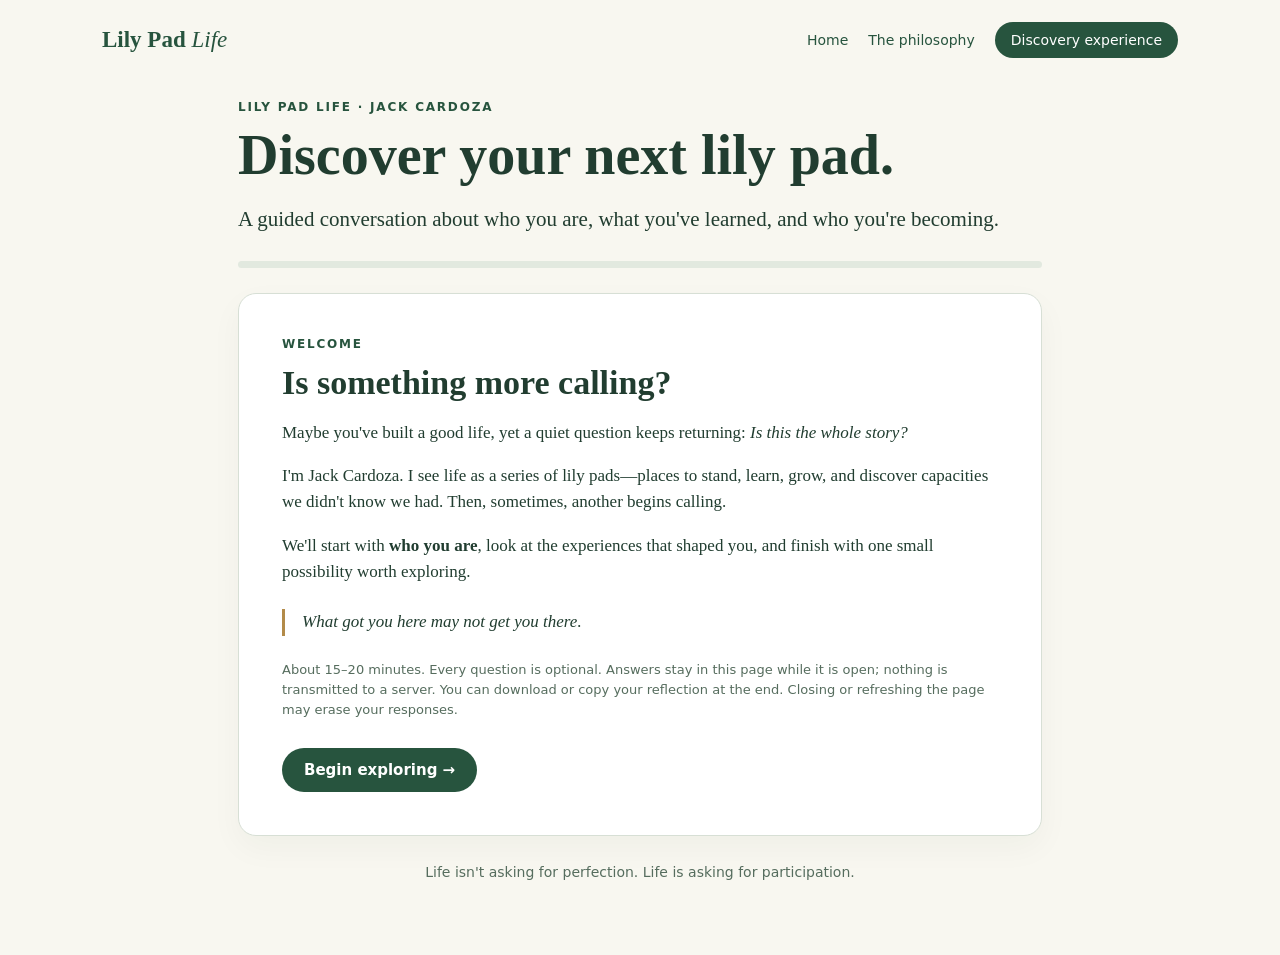
==== discovery.html @ d8ed2a71 "Add files via upload" ====
<!DOCTYPE html>
<html lang="en"><head><meta charset="utf-8"/><meta content="width=device-width,initial-scale=1" name="viewport"/><title>Your Discovery Experience | Lily Pad Life</title><style>
:root{--green:#27543e;--ink:#213d30;--muted:#566d5e;--bg:#f8f7f0;--border:#d7dfd5;--gold:#b38b49}*{box-sizing:border-box}body{margin:0;background:var(--bg);color:var(--ink);font:17px/1.55 Georgia,serif}main{max-width:840px;margin:0 auto;padding:32px 18px 75px}.eyebrow{font:700 12px system-ui;letter-spacing:.15em;text-transform:uppercase;color:var(--green)}h1{font-size:clamp(34px,6vw,56px);line-height:1.13;margin:10px 0 16px}h2{font-size:clamp(26px,4vw,34px);line-height:1.2;margin:12px 0 16px}h3{font-size:22px;margin:28px 0 8px}p{margin:10px 0 17px}.lead{font-size:21px}.card{background:white;border:1px solid var(--border);border-radius:18px;padding:clamp(20px,5vw,43px);box-shadow:0 12px 32px #15351d0a}.step{display:none}.step.active{display:block}.progress{height:7px;background:#e2e9df;border-radius:30px;overflow:hidden;margin:25px 0}.progress>div{height:100%;background:var(--green);transition:width .2s}.question{margin:26px 0}label.legend{display:block;font-weight:bold;margin-bottom:10px}.hint{color:var(--muted);font:14px/1.5 system-ui}.choice{display:flex;align-items:flex-start;gap:11px;margin:8px 0;padding:13px;border:1px solid var(--border);border-radius:12px;font:15px/1.45 system-ui;cursor:pointer}.choice:has(input:checked){background:#edf5ed;border-color:var(--green)}input[type=radio]{accent-color:var(--green);margin-top:3px}textarea{width:100%;min-height:95px;border:1px solid #9bb3a0;border-radius:11px;padding:13px;font:16px/1.5 system-ui;resize:vertical}textarea:focus,input:focus-visible,button:focus-visible{outline:3px solid #d5e8d5}input[type=range]{width:100%;accent-color:var(--green)}.scale{display:flex;justify-content:space-between;gap:12px;color:var(--muted);font:13px/1.4 system-ui}.scale b{color:var(--green)}button,.cta{background:var(--green);color:white;border:0;border-radius:30px;padding:13px 22px;font:600 15px system-ui;cursor:pointer;text-decoration:none;display:inline-block}button.secondary{background:white;color:var(--ink);border:1px solid #94a99a}.nav{display:flex;gap:10px;flex-wrap:wrap;margin-top:28px}.quote{border-left:3px solid var(--gold);padding-left:17px;font-style:italic;margin:24px 0}.result{background:#f6f9f5;border:1px solid var(--border);border-radius:13px;padding:22px;white-space:pre-wrap;font:15px/1.75 system-ui}.small{font:13px/1.55 system-ui;color:var(--muted)}footer{text-align:center;margin-top:28px;color:var(--muted);font:14px system-ui} .summary{background:#f3f7f0;border-radius:12px;padding:16px 18px;margin:22px 0}
</style><style>
.site-nav{max-width:1120px;margin:auto;padding:22px 22px 10px;display:flex;align-items:center;justify-content:space-between;gap:18px;font:14px system-ui}.site-nav>div{display:flex;align-items:center;gap:20px;flex-wrap:wrap}.site-nav a{text-decoration:none;color:#27543e}.site-nav .wordmark{font:700 23px Georgia,serif}.site-nav .wordmark em{font-weight:400}.site-nav .nav-pill{background:#27543e;color:white;padding:10px 16px;border-radius:30px}.insights{background:#fffaf0;border:1px solid #e8d8b9;padding:20px 22px;border-radius:14px;margin:20px 0;font:16px/1.6 system-ui}.insights h3{margin:0 0 12px;font:700 21px Georgia,serif}.insights p{margin:8px 0 14px}.insights strong{color:#27543e}@media(max-width:620px){.site-nav{align-items:flex-start;flex-direction:column}.site-nav>div{gap:13px}.site-nav .nav-pill{padding:7px 12px}}
</style></head><body><nav aria-label="Main navigation" class="site-nav"><a class="wordmark" href="index.html">Lily Pad <em>Life</em></a><div><a href="index.html">Home</a><a href="about.html">The philosophy</a><a class="nav-pill" href="discovery.html">Discovery experience</a></div></nav><main><div class="eyebrow">Lily Pad Life · Jack Cardoza</div><h1>Discover your next lily pad.</h1><p class="lead">A guided conversation about who you are, what you've learned, and who you're becoming.</p><div aria-label="Journey progress" class="progress"><div id="bar"></div></div><div class="card">
<section class="step active" data-step="0"><div class="eyebrow">Welcome</div><h2>Is something more calling?</h2><p>Maybe you've built a good life, yet a quiet question keeps returning: <em>Is this the whole story?</em></p><p>I'm Jack Cardoza. I see life as a series of lily pads—places to stand, learn, grow, and discover capacities we didn't know we had. Then, sometimes, another begins calling.</p><p>We'll start with <strong>who you are</strong>, look at the experiences that shaped you, and finish with one small possibility worth exploring.</p><div class="quote">What got you here may not get you there.</div><p class="small">About 15–20 minutes. Every question is optional. Answers stay in this page while it is open; nothing is transmitted to a server. You can download or copy your reflection at the end. Closing or refreshing the page may erase your responses.</p></section>
<section class="step" data-step="1"><div class="eyebrow">Chapter 1 of 7 · Identity</div><h2>Who are you, beyond your titles?</h2><p>Before the marketplace tells you what you should become, let's listen to what you already know about yourself.</p><div class="question"><label class="legend" for="identity">When do you feel most like yourself?</label><textarea id="identity" placeholder="Think of people, places, activities, or moments…"></textarea></div><div class="question"><label class="legend" for="values">What matters most to you? What values are truly yours?</label><textarea id="values" placeholder="Freedom, creativity, family, adventure, contribution…"></textarea></div></section>
<section class="step" data-step="2"><div class="eyebrow">Chapter 2 of 7 · Friction</div><h2>Where does life or work no longer fit?</h2><p>Friction can be information. It doesn't always mean you must leave; sometimes it reveals what needs to change.</p><div class="question"><div class="legend">Which feels closest to your current work or primary daily role?</div><div id="frictionOptions"></div></div><div class="question"><label class="legend" for="authentic">How much of your authentic self can you express in that role?</label><input id="authentic" max="10" min="1" type="range" value="5"/><div class="scale"><span>1 · Mostly hidden</span><b id="authValue">5 / 10</b><span>10 · Fully expressed</span></div></div><div class="question"><label class="legend" for="drain">What feels restricted, draining, or outgrown?</label><textarea id="drain" placeholder="What doesn't fit anymore? What would you like to change?"></textarea></div></section>
<section class="step" data-step="3"><div class="eyebrow">Chapter 3 of 7 · Your life tapestry</div><h2>What has life been teaching you?</h2><p>Even unlikely chapters may have helped you discover useful abilities. Look for the hidden gifts without needing to pretend every difficult experience was good.</p><div class="question"><div class="legend">Think of a challenging or mismatched role. What strength or useful ability did you develop?</div><div id="strengthsOptions"></div></div><div class="question"><label class="legend" for="tapestry">Look back at two or three important transitions. What abilities, perspectives, or relationships did you carry forward?</label><textarea id="tapestry" placeholder="The experiences may seem unrelated at first…"></textarea></div></section>
<section class="step" data-step="4"><div class="eyebrow">Chapter 4 of 7 · Aliveness</div><h2>What keeps coming alive in you?</h2><p>Some of your strongest clues may be interests you haven't given yourself permission to take seriously.</p><div class="question"><label class="legend" for="interests">What interests, passions, or activities bring you joy, even if they are not part of your work?</label><textarea id="interests" placeholder="What would you love to spend more time doing?"></textarea></div><div class="question"><label class="legend" for="curiosity">What fascination or idea keeps returning to your attention?</label><textarea id="curiosity" placeholder="What are you reading, watching, imagining, or researching?"></textarea></div></section>
<section class="step" data-step="5"><div class="eyebrow">Chapter 5 of 7 · Lifestyle</div><h2>What kind of life actually fits you?</h2><p>Work is one part of life. Let's imagine the whole thing.</p><div class="question"><label class="legend" for="day">Describe an ordinary day in a life that feels genuinely yours.</label><textarea id="day" placeholder="Where are you? How do you spend your time? Who's there?"></textarea></div><div class="question"><label class="legend" for="moreless">What would you like more of—and less of?</label><textarea id="moreless" placeholder="Freedom, stability, people, quiet, travel, challenge, service…"></textarea></div></section>
<section class="step" data-step="6"><div class="eyebrow">Chapter 6 of 7 · Future self</div><h2>Who are you becoming?</h2><p>Imagine that the old expectations have gone quiet for a moment.</p><div class="question"><label class="legend" for="megaphone">The “megaphone test”: If fear of judgment weren't holding you back, what project, contribution, or gift would you love to share with the world?</label><textarea id="megaphone" placeholder="It can be a business, a creative project, a cause, or a different way of living…"></textarea></div><div class="question"><label class="legend" for="permission">What would giving yourself permission to explore that possibility look like?</label><textarea id="permission" placeholder="What might you allow yourself to try or learn?"></textarea></div></section>
<section class="step" data-step="7"><div class="eyebrow">Chapter 7 of 7 · The next breadcrumb</div><h2>Where could you begin?</h2><p>Transformation doesn't always require a giant leap. Sometimes it starts with a question at a gate.</p><div class="question"><div class="legend">What's the biggest obstacle right now?</div><div id="obstacleOptions"></div></div><div class="question"><label class="legend" for="breadcrumb">What's one small, real experiment you could try in the next seven days?</label><textarea id="breadcrumb" placeholder="Talk to someone, visit a place, read, research, volunteer, test an idea…"></textarea></div><div class="question"><label class="legend" for="bridge">Would you need a “bridge lily pad”—time, income, or support—while a new direction develops?</label><textarea id="bridge" placeholder="What would make exploring feel practical and sustainable?"></textarea></div></section>
<section class="step" data-step="8"><div class="eyebrow">Your personal reflection</div><h2>Your lily pad life tapestry</h2><p>These are the clues you've identified, in your own words. This isn't a test score or a prediction. It's a place to notice patterns and choose your next step.</p><div aria-live="polite" class="insights" id="insights"></div><div class="result" id="result"></div><div class="nav"><button id="download" type="button">Download my reflection</button><button class="secondary" id="copy" type="button">Copy my reflection</button><button class="secondary" id="review" type="button">Review answers</button></div><div class="summary"><h3>What might you notice?</h3><p>Look for repeated themes: the values you name, what gives you energy, abilities you developed along the way, and the life you want those abilities to support. A next lily pad may emerge where those threads meet.</p></div><h3>Explore Lily Pad Mentoring</h3><p>If you'd like a companion in discovering what comes next, I'd love to hear what you're exploring.</p><a class="cta" href="mailto:jackcardoza@gmail.com?subject=Exploring%20my%20next%20lily%20pad">Contact Jack Cardoza</a><p class="small">Your answers are not emailed automatically. Share only what you choose.</p></section>
<div class="nav" id="nav"><button class="secondary" id="back" style="display:none" type="button">← Back</button><button id="next" type="button">Begin exploring →</button></div></div><footer>Life isn't asking for perfection. Life is asking for participation.</footer></main><script>
const choices={friction:[['rigid','Rigid or corporate: I feel I must wear a mask to fit in.'],['chaos','Chaotic or stressful: I am always putting out fires.'],['stagnant','Comfortable but stagnant: I am no longer inspired.'],['aligned','Mostly aligned: I am curious about what comes next.'],['other','None of these describes my situation.']],strengths:[['crisis','Crisis management, adaptability, or quick problem solving.'],['people','Diplomacy, relationships, or leadership.'],['systems','Systems, organization, or how a business works.'],['creative','Creativity, resilience, or learning new things.'],['other','Something else—or I am still discovering it.']],obstacle:[['pattern','I struggle to connect my varied experiences into a direction.'],['confidence','I hesitate to give myself permission or be visible.'],['map','I need practical steps, time, or resources.'],['support','I would value guidance or a thought partner.'],['other','Something else—or I am not sure yet.']]};
function buildChoices(id){const target=document.getElementById(id+'Options');choices[id].forEach(([value,label])=>{const wrap=document.createElement('label');wrap.className='choice';const radio=document.createElement('input');radio.type='radio';radio.name=id;radio.value=value;const span=document.createElement('span');span.textContent=label;wrap.append(radio,span);target.append(wrap)})}Object.keys(choices).forEach(buildChoices);
const textFields=[['identity','When I feel most like myself'],['values','Values that matter to me'],['drain','What no longer fits'],['tapestry','What past lily pads have taught me'],['interests','Interests and passions that bring me joy'],['curiosity','Curiosities that keep returning'],['day','A day in a life that fits'],['moreless','What I want more and less of'],['megaphone','The gift or contribution I would love to express'],['permission','Permission I could give myself'],['breadcrumb','My next seven-day experiment'],['bridge','A bridge lily pad that might help']];
function choiceLabel(group){let checked=document.querySelector('input[name="'+group+'"]:checked');return checked?choices[group].find(x=>x[0]===checked.value)[1]:'(left open)'}
function summary(){let out=['MY NEXT LILY PAD DISCOVERY REFLECTION','','Who I am · What I have learned · Who I am becoming',''];const byId=id=>(document.getElementById(id).value.trim()||'(left open)');out.push('1. WHO I AM',textFields[0][1]+': '+byId('identity'),textFields[1][1]+': '+byId('values'),'','2. WHERE I FEEL FRICTION','My current role: '+choiceLabel('friction'),'Authentic expression: '+document.getElementById('authentic').value+' / 10',textFields[2][1]+': '+byId('drain'),'','3. MY LIFE TAPESTRY','A strength I developed: '+choiceLabel('strengths'),textFields[3][1]+': '+byId('tapestry'),'','4. WHAT BRINGS ME ALIVE',textFields[4][1]+': '+byId('interests'),textFields[5][1]+': '+byId('curiosity'),'','5. THE LIFE I WANT',textFields[6][1]+': '+byId('day'),textFields[7][1]+': '+byId('moreless'),'','6. WHO I AM BECOMING',textFields[8][1]+': '+byId('megaphone'),textFields[9][1]+': '+byId('permission'),'','7. MY NEXT BREADCRUMB','An obstacle I notice: '+choiceLabel('obstacle'),textFields[10][1]+': '+byId('breadcrumb'),textFields[11][1]+': '+byId('bridge'),'','QUESTIONS TO SIT WITH','What themes repeat across my answers?','What feels most alive?','What is one small, real step I can take?','','A lily pad is both a place to stand and a place from which to leap.');return out.join('\n')}
let step=0;const steps=[...document.querySelectorAll('.step')];function render(){steps.forEach((el,i)=>el.classList.toggle('active',i===step));document.getElementById('bar').style.width=(step/8*100)+'%';document.getElementById('nav').style.display=step===8?'none':'flex';document.getElementById('back').style.display=step?'inline-block':'none';document.getElementById('next').textContent=step===0?'Begin exploring →':step===7?'See my reflection →':'Continue →';if(step===8){document.getElementById('result').textContent=summary();renderInsights();}window.scrollTo({top:0,behavior:'smooth'})}
document.getElementById('next').addEventListener('click',()=>{if(step<8){step++;render()}});document.getElementById('back').addEventListener('click',()=>{if(step>0){step--;render()}});document.getElementById('review').addEventListener('click',()=>{step=7;render()});document.getElementById('authentic').addEventListener('input',e=>document.getElementById('authValue').textContent=e.target.value+' / 10');document.getElementById('download').addEventListener('click',()=>{const blob=new Blob([summary()],{type:'text/plain;charset=utf-8'}),url=URL.createObjectURL(blob),a=document.createElement('a');a.href=url;a.download='my-lily-pad-discovery.txt';a.click();setTimeout(()=>URL.revokeObjectURL(url),1000)});document.getElementById('copy').addEventListener('click',async()=>{try{await navigator.clipboard.writeText(summary());document.getElementById('copy').textContent='Copied!'}catch(e){document.getElementById('copy').textContent='Please use Download'}});render();

function safeText(id){return document.getElementById(id).value.trim()}
function renderInsights(){
const friction=document.querySelector('input[name="friction"]:checked')?.value;
const obstacle=document.querySelector('input[name="obstacle"]:checked')?.value;
const strength=document.querySelector('input[name="strengths"]:checked')?.value;
const authentic=Number(document.getElementById('authentic').value);
const messages=[];
if(authentic<=4)messages.push('You rated your freedom to express yourself in your current role at '+authentic+'/10. That may be worth exploring before making a major change: what would help you feel more like yourself?');
else if(authentic>=8)messages.push('You rated your authentic expression at '+authentic+'/10. Perhaps your next lily pad is less about leaving and more about expanding what already fits.');
else messages.push('You rated your authentic expression at '+authentic+'/10. Notice where you feel most like yourself, and where you feel you have to hold back.');
if(friction==='stagnant')messages.push('You described your role as comfortable but stagnant. What new challenge or creative space could you test without abandoning what is working?');
else if(friction==='chaos')messages.push('You described a stressful, reactive environment. Your first experiment might be to create some room to think, before deciding what comes next.');
else if(friction==='rigid')messages.push('You described feeling constrained in your role. Which of the values you named would you most like to express more openly?');
else if(friction==='aligned')messages.push('You described your role as mostly aligned. You may be exploring an expansion rather than an escape.');
if(strength && strength!=='other')messages.push('You identified a strength developed through experience. Look at how that strength could serve something you genuinely care about now.');
if(obstacle==='confidence')messages.push('You named confidence or visibility as an obstacle. A small, low-stakes experiment may be more useful than waiting until you feel completely ready.');
else if(obstacle==='map')messages.push('You named practical steps, time, or resources as an obstacle. Your bridge lily pad answer may help you design a sustainable first move.');
else if(obstacle==='pattern')messages.push('You want to connect varied experiences. Compare the skills in your life tapestry with the interests and values you named. What repeats?');
else if(obstacle==='support')messages.push('You said a thought partner could help. You can use this reflection as a starting point for a mentoring conversation.');
const values=safeText('values'), interests=safeText('interests'), gift=safeText('megaphone'), experiment=safeText('breadcrumb');
let html='<h3>Connections worth exploring</h3>';
messages.forEach(m=>{const p=document.createElement('p');p.textContent=m;const temp=document.createElement('div');temp.append(p);html+=temp.innerHTML});
const target=document.getElementById('insights');target.innerHTML=html;
const p=document.createElement('p');const strong=document.createElement('strong');strong.textContent='Your next breadcrumb: ';p.append(strong,document.createTextNode(experiment||'Choose one small conversation, observation, or experiment you can try this week.'));target.append(p);
const q=document.createElement('p');q.textContent='Reflection question: How might your values'+(values?' ('+values.slice(0,90)+(values.length>90?'…':'')+')':'')+' and what brings you alive'+(interests?' ('+interests.slice(0,90)+(interests.length>90?'…':'')+')':'')+' inform the contribution you want to make'+(gift?'?':'?');target.append(q);
}
</script></body></html>
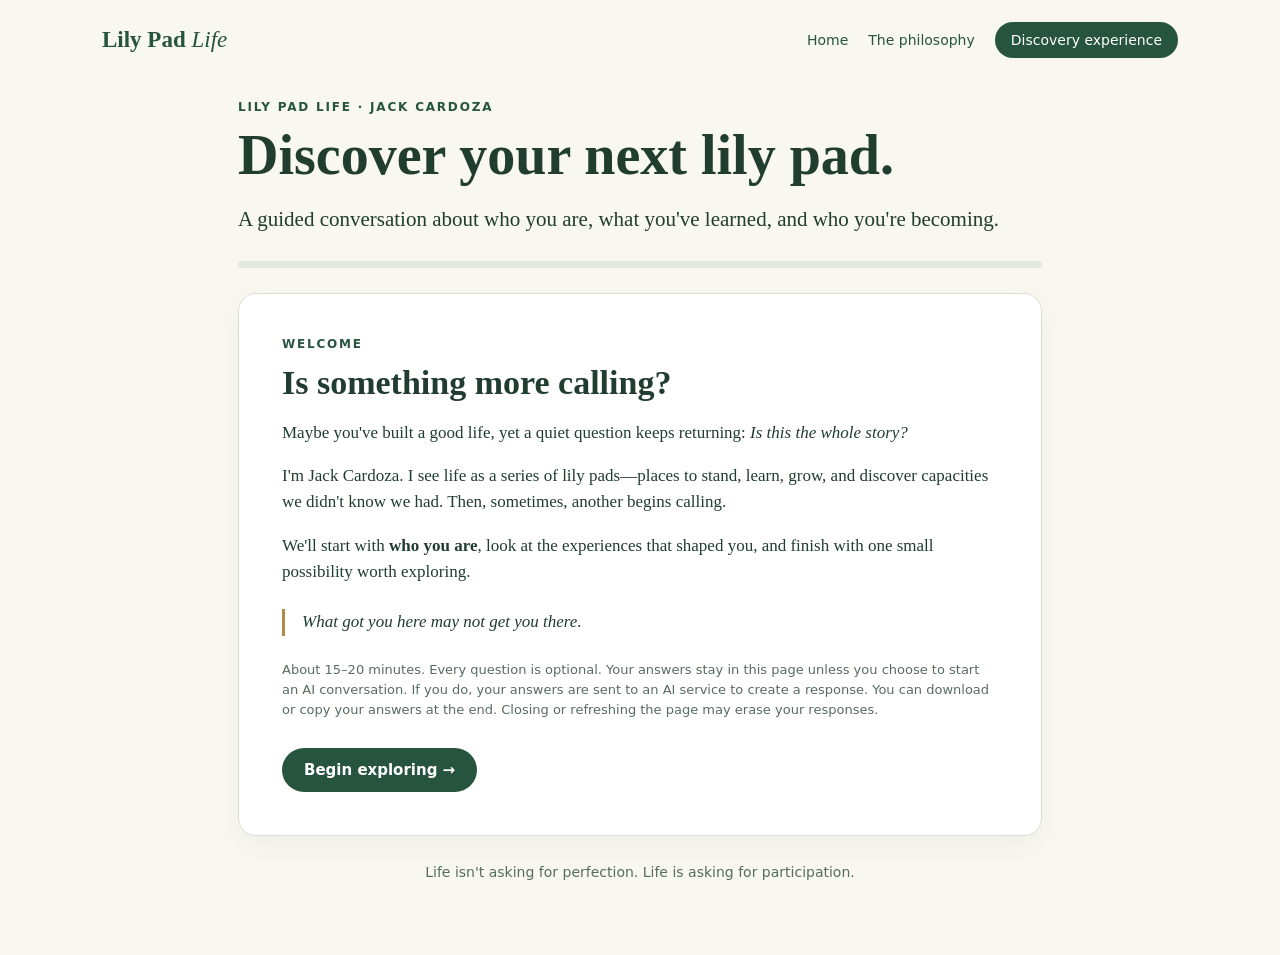
==== commit b907e5ba: "Add Lily Pad AI Companion to Discovery page Added new sections for user interaction and reflection i" ====
--- a/discovery.html
+++ b/discovery.html
@@ -1,10 +1,10 @@
 <!DOCTYPE html>
 <html lang="en"><head><meta charset="utf-8"/><meta content="width=device-width,initial-scale=1" name="viewport"/><title>Your Discovery Experience | Lily Pad Life</title><style>
 :root{--green:#27543e;--ink:#213d30;--muted:#566d5e;--bg:#f8f7f0;--border:#d7dfd5;--gold:#b38b49}*{box-sizing:border-box}body{margin:0;background:var(--bg);color:var(--ink);font:17px/1.55 Georgia,serif}main{max-width:840px;margin:0 auto;padding:32px 18px 75px}.eyebrow{font:700 12px system-ui;letter-spacing:.15em;text-transform:uppercase;color:var(--green)}h1{font-size:clamp(34px,6vw,56px);line-height:1.13;margin:10px 0 16px}h2{font-size:clamp(26px,4vw,34px);line-height:1.2;margin:12px 0 16px}h3{font-size:22px;margin:28px 0 8px}p{margin:10px 0 17px}.lead{font-size:21px}.card{background:white;border:1px solid var(--border);border-radius:18px;padding:clamp(20px,5vw,43px);box-shadow:0 12px 32px #15351d0a}.step{display:none}.step.active{display:block}.progress{height:7px;background:#e2e9df;border-radius:30px;overflow:hidden;margin:25px 0}.progress>div{height:100%;background:var(--green);transition:width .2s}.question{margin:26px 0}label.legend{display:block;font-weight:bold;margin-bottom:10px}.hint{color:var(--muted);font:14px/1.5 system-ui}.choice{display:flex;align-items:flex-start;gap:11px;margin:8px 0;padding:13px;border:1px solid var(--border);border-radius:12px;font:15px/1.45 system-ui;cursor:pointer}.choice:has(input:checked){background:#edf5ed;border-color:var(--green)}input[type=radio]{accent-color:var(--green);margin-top:3px}textarea{width:100%;min-height:95px;border:1px solid #9bb3a0;border-radius:11px;padding:13px;font:16px/1.5 system-ui;resize:vertical}textarea:focus,input:focus-visible,button:focus-visible{outline:3px solid #d5e8d5}input[type=range]{width:100%;accent-color:var(--green)}.scale{display:flex;justify-content:space-between;gap:12px;color:var(--muted);font:13px/1.4 system-ui}.scale b{color:var(--green)}button,.cta{background:var(--green);color:white;border:0;border-radius:30px;padding:13px 22px;font:600 15px system-ui;cursor:pointer;text-decoration:none;display:inline-block}button.secondary{background:white;color:var(--ink);border:1px solid #94a99a}.nav{display:flex;gap:10px;flex-wrap:wrap;margin-top:28px}.quote{border-left:3px solid var(--gold);padding-left:17px;font-style:italic;margin:24px 0}.result{background:#f6f9f5;border:1px solid var(--border);border-radius:13px;padding:22px;white-space:pre-wrap;font:15px/1.75 system-ui}.small{font:13px/1.55 system-ui;color:var(--muted)}footer{text-align:center;margin-top:28px;color:var(--muted);font:14px system-ui} .summary{background:#f3f7f0;border-radius:12px;padding:16px 18px;margin:22px 0}
-</style><style>
+.conversation{margin:16px 0}.chat-message{border-radius:13px;padding:14px 17px;margin:12px 0;white-space:pre-wrap;font:16px/1.65 system-ui}.chat-message strong{display:block;margin-bottom:7px;font-size:13px;color:#27543e}.companion-message{background:#f0f6ee;border:1px solid #d7dfd5}.visitor-message{background:#fff;border:1px solid #d7dfd5;margin-left:25px}button:disabled{opacity:.5;cursor:wait}#chatComposer[hidden]{display:none}</style><style>
 .site-nav{max-width:1120px;margin:auto;padding:22px 22px 10px;display:flex;align-items:center;justify-content:space-between;gap:18px;font:14px system-ui}.site-nav>div{display:flex;align-items:center;gap:20px;flex-wrap:wrap}.site-nav a{text-decoration:none;color:#27543e}.site-nav .wordmark{font:700 23px Georgia,serif}.site-nav .wordmark em{font-weight:400}.site-nav .nav-pill{background:#27543e;color:white;padding:10px 16px;border-radius:30px}.insights{background:#fffaf0;border:1px solid #e8d8b9;padding:20px 22px;border-radius:14px;margin:20px 0;font:16px/1.6 system-ui}.insights h3{margin:0 0 12px;font:700 21px Georgia,serif}.insights p{margin:8px 0 14px}.insights strong{color:#27543e}@media(max-width:620px){.site-nav{align-items:flex-start;flex-direction:column}.site-nav>div{gap:13px}.site-nav .nav-pill{padding:7px 12px}}
 </style></head><body><nav aria-label="Main navigation" class="site-nav"><a class="wordmark" href="index.html">Lily Pad <em>Life</em></a><div><a href="index.html">Home</a><a href="about.html">The philosophy</a><a class="nav-pill" href="discovery.html">Discovery experience</a></div></nav><main><div class="eyebrow">Lily Pad Life · Jack Cardoza</div><h1>Discover your next lily pad.</h1><p class="lead">A guided conversation about who you are, what you've learned, and who you're becoming.</p><div aria-label="Journey progress" class="progress"><div id="bar"></div></div><div class="card">
-<section class="step active" data-step="0"><div class="eyebrow">Welcome</div><h2>Is something more calling?</h2><p>Maybe you've built a good life, yet a quiet question keeps returning: <em>Is this the whole story?</em></p><p>I'm Jack Cardoza. I see life as a series of lily pads—places to stand, learn, grow, and discover capacities we didn't know we had. Then, sometimes, another begins calling.</p><p>We'll start with <strong>who you are</strong>, look at the experiences that shaped you, and finish with one small possibility worth exploring.</p><div class="quote">What got you here may not get you there.</div><p class="small">About 15–20 minutes. Every question is optional. Answers stay in this page while it is open; nothing is transmitted to a server. You can download or copy your reflection at the end. Closing or refreshing the page may erase your responses.</p></section>
+<section class="step active" data-step="0"><div class="eyebrow">Welcome</div><h2>Is something more calling?</h2><p>Maybe you've built a good life, yet a quiet question keeps returning: <em>Is this the whole story?</em></p><p>I'm Jack Cardoza. I see life as a series of lily pads—places to stand, learn, grow, and discover capacities we didn't know we had. Then, sometimes, another begins calling.</p><p>We'll start with <strong>who you are</strong>, look at the experiences that shaped you, and finish with one small possibility worth exploring.</p><div class="quote">What got you here may not get you there.</div><p class="small">About 15–20 minutes. Every question is optional. Your answers stay in this page unless you choose to start an AI conversation. If you do, your answers are sent to an AI service to create a response. You can download or copy your answers at the end. Closing or refreshing the page may erase your responses.</p></section>
 <section class="step" data-step="1"><div class="eyebrow">Chapter 1 of 7 · Identity</div><h2>Who are you, beyond your titles?</h2><p>Before the marketplace tells you what you should become, let's listen to what you already know about yourself.</p><div class="question"><label class="legend" for="identity">When do you feel most like yourself?</label><textarea id="identity" placeholder="Think of people, places, activities, or moments…"></textarea></div><div class="question"><label class="legend" for="values">What matters most to you? What values are truly yours?</label><textarea id="values" placeholder="Freedom, creativity, family, adventure, contribution…"></textarea></div></section>
 <section class="step" data-step="2"><div class="eyebrow">Chapter 2 of 7 · Friction</div><h2>Where does life or work no longer fit?</h2><p>Friction can be information. It doesn't always mean you must leave; sometimes it reveals what needs to change.</p><div class="question"><div class="legend">Which feels closest to your current work or primary daily role?</div><div id="frictionOptions"></div></div><div class="question"><label class="legend" for="authentic">How much of your authentic self can you express in that role?</label><input id="authentic" max="10" min="1" type="range" value="5"/><div class="scale"><span>1 · Mostly hidden</span><b id="authValue">5 / 10</b><span>10 · Fully expressed</span></div></div><div class="question"><label class="legend" for="drain">What feels restricted, draining, or outgrown?</label><textarea id="drain" placeholder="What doesn't fit anymore? What would you like to change?"></textarea></div></section>
 <section class="step" data-step="3"><div class="eyebrow">Chapter 3 of 7 · Your life tapestry</div><h2>What has life been teaching you?</h2><p>Even unlikely chapters may have helped you discover useful abilities. Look for the hidden gifts without needing to pretend every difficult experience was good.</p><div class="question"><div class="legend">Think of a challenging or mismatched role. What strength or useful ability did you develop?</div><div id="strengthsOptions"></div></div><div class="question"><label class="legend" for="tapestry">Look back at two or three important transitions. What abilities, perspectives, or relationships did you carry forward?</label><textarea id="tapestry" placeholder="The experiences may seem unrelated at first…"></textarea></div></section>
@@ -12,40 +12,63 @@
 <section class="step" data-step="5"><div class="eyebrow">Chapter 5 of 7 · Lifestyle</div><h2>What kind of life actually fits you?</h2><p>Work is one part of life. Let's imagine the whole thing.</p><div class="question"><label class="legend" for="day">Describe an ordinary day in a life that feels genuinely yours.</label><textarea id="day" placeholder="Where are you? How do you spend your time? Who's there?"></textarea></div><div class="question"><label class="legend" for="moreless">What would you like more of—and less of?</label><textarea id="moreless" placeholder="Freedom, stability, people, quiet, travel, challenge, service…"></textarea></div></section>
 <section class="step" data-step="6"><div class="eyebrow">Chapter 6 of 7 · Future self</div><h2>Who are you becoming?</h2><p>Imagine that the old expectations have gone quiet for a moment.</p><div class="question"><label class="legend" for="megaphone">The “megaphone test”: If fear of judgment weren't holding you back, what project, contribution, or gift would you love to share with the world?</label><textarea id="megaphone" placeholder="It can be a business, a creative project, a cause, or a different way of living…"></textarea></div><div class="question"><label class="legend" for="permission">What would giving yourself permission to explore that possibility look like?</label><textarea id="permission" placeholder="What might you allow yourself to try or learn?"></textarea></div></section>
 <section class="step" data-step="7"><div class="eyebrow">Chapter 7 of 7 · The next breadcrumb</div><h2>Where could you begin?</h2><p>Transformation doesn't always require a giant leap. Sometimes it starts with a question at a gate.</p><div class="question"><div class="legend">What's the biggest obstacle right now?</div><div id="obstacleOptions"></div></div><div class="question"><label class="legend" for="breadcrumb">What's one small, real experiment you could try in the next seven days?</label><textarea id="breadcrumb" placeholder="Talk to someone, visit a place, read, research, volunteer, test an idea…"></textarea></div><div class="question"><label class="legend" for="bridge">Would you need a “bridge lily pad”—time, income, or support—while a new direction develops?</label><textarea id="bridge" placeholder="What would make exploring feel practical and sustainable?"></textarea></div></section>
-<section class="step" data-step="8"><div class="eyebrow">Your personal reflection</div><h2>Your lily pad life tapestry</h2><p>These are the clues you've identified, in your own words. This isn't a test score or a prediction. It's a place to notice patterns and choose your next step.</p><div aria-live="polite" class="insights" id="insights"></div><div class="result" id="result"></div><div class="nav"><button id="download" type="button">Download my reflection</button><button class="secondary" id="copy" type="button">Copy my reflection</button><button class="secondary" id="review" type="button">Review answers</button></div><div class="summary"><h3>What might you notice?</h3><p>Look for repeated themes: the values you name, what gives you energy, abilities you developed along the way, and the life you want those abilities to support. A next lily pad may emerge where those threads meet.</p></div><h3>Explore Lily Pad Mentoring</h3><p>If you'd like a companion in discovering what comes next, I'd love to hear what you're exploring.</p><a class="cta" href="mailto:jackcardoza@gmail.com?subject=Exploring%20my%20next%20lily%20pad">Contact Jack Cardoza</a><p class="small">Your answers are not emailed automatically. Share only what you choose.</p></section>
+<section class="step" data-step="8"><div class="eyebrow">Your Lily Pad Companion</div><h2>Let's see what stood out.</h2><p>You've shared a lot about yourself. There's no score here, and no one gets to tell you who you are. This is a chance to notice what matters and see where it might lead.</p>
+<div class="summary"><h3>Talk it through with your companion</h3><p>Want a more personal conversation? Your companion can read what you wrote, reflect back what caught its attention, and ask one question at a time. You can tell it when it gets something wrong.</p><label class="choice" for="aiConsent"><input id="aiConsent" type="checkbox" style="margin-top:4px"/><span><strong>Yes, I'd like an AI reflection.</strong> I understand my discovery answers and anything I write in the conversation will be sent to an AI service to generate replies. This isn't private counseling. My answers won't be sent to Jack unless I choose to share them.</span></label><p class="small">The conversation is not saved by this website. Keep a copy before leaving or refreshing. Please don't include information you wouldn't want to send to an AI service.</p><button type="button" id="beginCompanion">Start our conversation</button><p class="small" id="companionStatus" role="status" aria-live="polite"></p><div id="conversation" class="conversation" aria-live="polite"></div><div id="chatComposer" hidden><label class="legend" for="chatReply">What comes up for you?</label><textarea id="chatReply" maxlength="2000" placeholder="You can agree, disagree, or take the conversation somewhere else…"></textarea><div class="nav"><button type="button" id="sendReply">Send reply</button><button class="secondary" type="button" id="saveConversation">Download conversation</button></div></div></div>
+<h3>Your own words are worth keeping</h3><p>Your seven chapters are still here, just as you wrote them.</p><div class="result" id="result"></div><div class="nav"><button id="download" type="button">Download my answers</button><button class="secondary" id="copy" type="button">Copy my answers</button><button class="secondary" id="review" type="button">Review answers</button></div><div class="summary"><h3>Want to explore this with Jack?</h3><p>Maybe something clicked. Maybe you're still sorting it out. Either way, you don't need a perfect plan to start a conversation.</p><a class="cta" href="mailto:jack@lilypadlife.com?subject=Let%27s%20talk%20about%20my%20next%20lily%20pad">Let's have a conversation</a><p class="small">Nothing from your discovery is included in the email automatically. You decide what to share.</p></div></section>
 <div class="nav" id="nav"><button class="secondary" id="back" style="display:none" type="button">← Back</button><button id="next" type="button">Begin exploring →</button></div></div><footer>Life isn't asking for perfection. Life is asking for participation.</footer></main><script>
 const choices={friction:[['rigid','Rigid or corporate: I feel I must wear a mask to fit in.'],['chaos','Chaotic or stressful: I am always putting out fires.'],['stagnant','Comfortable but stagnant: I am no longer inspired.'],['aligned','Mostly aligned: I am curious about what comes next.'],['other','None of these describes my situation.']],strengths:[['crisis','Crisis management, adaptability, or quick problem solving.'],['people','Diplomacy, relationships, or leadership.'],['systems','Systems, organization, or how a business works.'],['creative','Creativity, resilience, or learning new things.'],['other','Something else—or I am still discovering it.']],obstacle:[['pattern','I struggle to connect my varied experiences into a direction.'],['confidence','I hesitate to give myself permission or be visible.'],['map','I need practical steps, time, or resources.'],['support','I would value guidance or a thought partner.'],['other','Something else—or I am not sure yet.']]};
 function buildChoices(id){const target=document.getElementById(id+'Options');choices[id].forEach(([value,label])=>{const wrap=document.createElement('label');wrap.className='choice';const radio=document.createElement('input');radio.type='radio';radio.name=id;radio.value=value;const span=document.createElement('span');span.textContent=label;wrap.append(radio,span);target.append(wrap)})}Object.keys(choices).forEach(buildChoices);
 const textFields=[['identity','When I feel most like myself'],['values','Values that matter to me'],['drain','What no longer fits'],['tapestry','What past lily pads have taught me'],['interests','Interests and passions that bring me joy'],['curiosity','Curiosities that keep returning'],['day','A day in a life that fits'],['moreless','What I want more and less of'],['megaphone','The gift or contribution I would love to express'],['permission','Permission I could give myself'],['breadcrumb','My next seven-day experiment'],['bridge','A bridge lily pad that might help']];
 function choiceLabel(group){let checked=document.querySelector('input[name="'+group+'"]:checked');return checked?choices[group].find(x=>x[0]===checked.value)[1]:'(left open)'}
 function summary(){let out=['MY NEXT LILY PAD DISCOVERY REFLECTION','','Who I am · What I have learned · Who I am becoming',''];const byId=id=>(document.getElementById(id).value.trim()||'(left open)');out.push('1. WHO I AM',textFields[0][1]+': '+byId('identity'),textFields[1][1]+': '+byId('values'),'','2. WHERE I FEEL FRICTION','My current role: '+choiceLabel('friction'),'Authentic expression: '+document.getElementById('authentic').value+' / 10',textFields[2][1]+': '+byId('drain'),'','3. MY LIFE TAPESTRY','A strength I developed: '+choiceLabel('strengths'),textFields[3][1]+': '+byId('tapestry'),'','4. WHAT BRINGS ME ALIVE',textFields[4][1]+': '+byId('interests'),textFields[5][1]+': '+byId('curiosity'),'','5. THE LIFE I WANT',textFields[6][1]+': '+byId('day'),textFields[7][1]+': '+byId('moreless'),'','6. WHO I AM BECOMING',textFields[8][1]+': '+byId('megaphone'),textFields[9][1]+': '+byId('permission'),'','7. MY NEXT BREADCRUMB','An obstacle I notice: '+choiceLabel('obstacle'),textFields[10][1]+': '+byId('breadcrumb'),textFields[11][1]+': '+byId('bridge'),'','QUESTIONS TO SIT WITH','What themes repeat across my answers?','What feels most alive?','What is one small, real step I can take?','','A lily pad is both a place to stand and a place from which to leap.');return out.join('\n')}
-let step=0;const steps=[...document.querySelectorAll('.step')];function render(){steps.forEach((el,i)=>el.classList.toggle('active',i===step));document.getElementById('bar').style.width=(step/8*100)+'%';document.getElementById('nav').style.display=step===8?'none':'flex';document.getElementById('back').style.display=step?'inline-block':'none';document.getElementById('next').textContent=step===0?'Begin exploring →':step===7?'See my reflection →':'Continue →';if(step===8){document.getElementById('result').textContent=summary();renderInsights();}window.scrollTo({top:0,behavior:'smooth'})}
+let step=0;const steps=[...document.querySelectorAll('.step')];function render(){steps.forEach((el,i)=>el.classList.toggle('active',i===step));document.getElementById('bar').style.width=(step/8*100)+'%';document.getElementById('nav').style.display=step===8?'none':'flex';document.getElementById('back').style.display=step?'inline-block':'none';document.getElementById('next').textContent=step===0?'Begin exploring →':step===7?'See my reflection →':'Continue →';if(step===8){document.getElementById('result').textContent=summary();}window.scrollTo({top:0,behavior:'smooth'})}
 document.getElementById('next').addEventListener('click',()=>{if(step<8){step++;render()}});document.getElementById('back').addEventListener('click',()=>{if(step>0){step--;render()}});document.getElementById('review').addEventListener('click',()=>{step=7;render()});document.getElementById('authentic').addEventListener('input',e=>document.getElementById('authValue').textContent=e.target.value+' / 10');document.getElementById('download').addEventListener('click',()=>{const blob=new Blob([summary()],{type:'text/plain;charset=utf-8'}),url=URL.createObjectURL(blob),a=document.createElement('a');a.href=url;a.download='my-lily-pad-discovery.txt';a.click();setTimeout(()=>URL.revokeObjectURL(url),1000)});document.getElementById('copy').addEventListener('click',async()=>{try{await navigator.clipboard.writeText(summary());document.getElementById('copy').textContent='Copied!'}catch(e){document.getElementById('copy').textContent='Please use Download'}});render();
 
-function safeText(id){return document.getElementById(id).value.trim()}
-function renderInsights(){
-const friction=document.querySelector('input[name="friction"]:checked')?.value;
-const obstacle=document.querySelector('input[name="obstacle"]:checked')?.value;
-const strength=document.querySelector('input[name="strengths"]:checked')?.value;
-const authentic=Number(document.getElementById('authentic').value);
-const messages=[];
-if(authentic<=4)messages.push('You rated your freedom to express yourself in your current role at '+authentic+'/10. That may be worth exploring before making a major change: what would help you feel more like yourself?');
-else if(authentic>=8)messages.push('You rated your authentic expression at '+authentic+'/10. Perhaps your next lily pad is less about leaving and more about expanding what already fits.');
-else messages.push('You rated your authentic expression at '+authentic+'/10. Notice where you feel most like yourself, and where you feel you have to hold back.');
-if(friction==='stagnant')messages.push('You described your role as comfortable but stagnant. What new challenge or creative space could you test without abandoning what is working?');
-else if(friction==='chaos')messages.push('You described a stressful, reactive environment. Your first experiment might be to create some room to think, before deciding what comes next.');
-else if(friction==='rigid')messages.push('You described feeling constrained in your role. Which of the values you named would you most like to express more openly?');
-else if(friction==='aligned')messages.push('You described your role as mostly aligned. You may be exploring an expansion rather than an escape.');
-if(strength && strength!=='other')messages.push('You identified a strength developed through experience. Look at how that strength could serve something you genuinely care about now.');
-if(obstacle==='confidence')messages.push('You named confidence or visibility as an obstacle. A small, low-stakes experiment may be more useful than waiting until you feel completely ready.');
-else if(obstacle==='map')messages.push('You named practical steps, time, or resources as an obstacle. Your bridge lily pad answer may help you design a sustainable first move.');
-else if(obstacle==='pattern')messages.push('You want to connect varied experiences. Compare the skills in your life tapestry with the interests and values you named. What repeats?');
-else if(obstacle==='support')messages.push('You said a thought partner could help. You can use this reflection as a starting point for a mentoring conversation.');
-const values=safeText('values'), interests=safeText('interests'), gift=safeText('megaphone'), experiment=safeText('breadcrumb');
-let html='<h3>Connections worth exploring</h3>';
-messages.forEach(m=>{const p=document.createElement('p');p.textContent=m;const temp=document.createElement('div');temp.append(p);html+=temp.innerHTML});
-const target=document.getElementById('insights');target.innerHTML=html;
-const p=document.createElement('p');const strong=document.createElement('strong');strong.textContent='Your next breadcrumb: ';p.append(strong,document.createTextNode(experiment||'Choose one small conversation, observation, or experiment you can try this week.'));target.append(p);
-const q=document.createElement('p');q.textContent='Reflection question: How might your values'+(values?' ('+values.slice(0,90)+(values.length>90?'…':'')+')':'')+' and what brings you alive'+(interests?' ('+interests.slice(0,90)+(interests.length>90?'…':'')+')':'')+' inform the contribution you want to make'+(gift?'?':'?');target.append(q);
+// Configuration: replace the placeholder below only after the secure Worker is deployed.
+const COMPANION_API = 'PASTE_YOUR_WORKER_URL_HERE';
+const conversation = [];
+const conversationEl = document.getElementById('conversation');
+const statusEl = document.getElementById('companionStatus');
+const composer = document.getElementById('chatComposer');
+let busy = false;
+function addMessage(role, message) {
+  const p = document.createElement('p');
+  p.className = 'chat-message ' + (role === 'assistant' ? 'companion-message' : 'visitor-message');
+  const name = document.createElement('strong');
+  name.textContent = role === 'assistant' ? 'Your companion' : 'You';
+  const body = document.createElement('span');
+  body.textContent = message;
+  p.append(name, body);
+  conversationEl.append(p);
 }
-</script></body></html>+async function askCompanion() {
+  if (busy) return;
+  if (!document.getElementById('aiConsent').checked) {statusEl.textContent='Please check the consent box first.';return;}
+  if (COMPANION_API.includes('PASTE_YOUR')) {statusEl.textContent='The companion is not connected yet. Your answers are safe here; the AI service needs to be set up first.';return;}
+  busy=true;
+  document.getElementById('beginCompanion').disabled=true;
+  document.getElementById('sendReply').disabled=true;
+  statusEl.textContent='Thinking about what you shared…';
+  try {
+    const response=await fetch(COMPANION_API,{method:'POST',headers:{'Content-Type':'application/json'},body:JSON.stringify({discovery:summary(),messages:conversation})});
+    let data=await response.json().catch(()=>({}));
+    if(!response.ok) throw new Error(data.error||'Something went wrong. Please try again.');
+    if(typeof data.reply!=='string'||!data.reply.trim())throw new Error('No response came back. Please try again.');
+    conversation.push({role:'assistant',content:data.reply});
+    addMessage('assistant',data.reply);
+    composer.hidden=false;
+    statusEl.textContent='';
+  }catch(e){statusEl.textContent=e.message||'The connection did not work. Please try again.';}
+  finally{busy=false;document.getElementById('beginCompanion').disabled=false;document.getElementById('sendReply').disabled=false;}
+}
+document.getElementById('beginCompanion').addEventListener('click',()=>{if(conversation.length){statusEl.textContent='You have already started. Reply below to keep talking.';return;}askCompanion()});
+document.getElementById('sendReply').addEventListener('click',()=>{
+  const field=document.getElementById('chatReply');const value=field.value.trim();
+  if(!value||busy)return;
+  conversation.push({role:'user',content:value});addMessage('user',value);field.value='';askCompanion();
+});
+document.getElementById('saveConversation').addEventListener('click',()=>{
+  const lines=['MY LILY PAD DISCOVERY','',summary(),'','MY COMPANION CONVERSATION','',...conversation.map(m=>(m.role==='assistant'?'Companion: ':'Me: ')+m.content+'\n')];
+  const blob=new Blob([lines.join('\n')],{type:'text/plain;charset=utf-8'});const url=URL.createObjectURL(blob);const a=document.createElement('a');a.href=url;a.download='my-lily-pad-conversation.txt';a.click();setTimeout(()=>URL.revokeObjectURL(url),1000);
+});
+</script></body></html>
